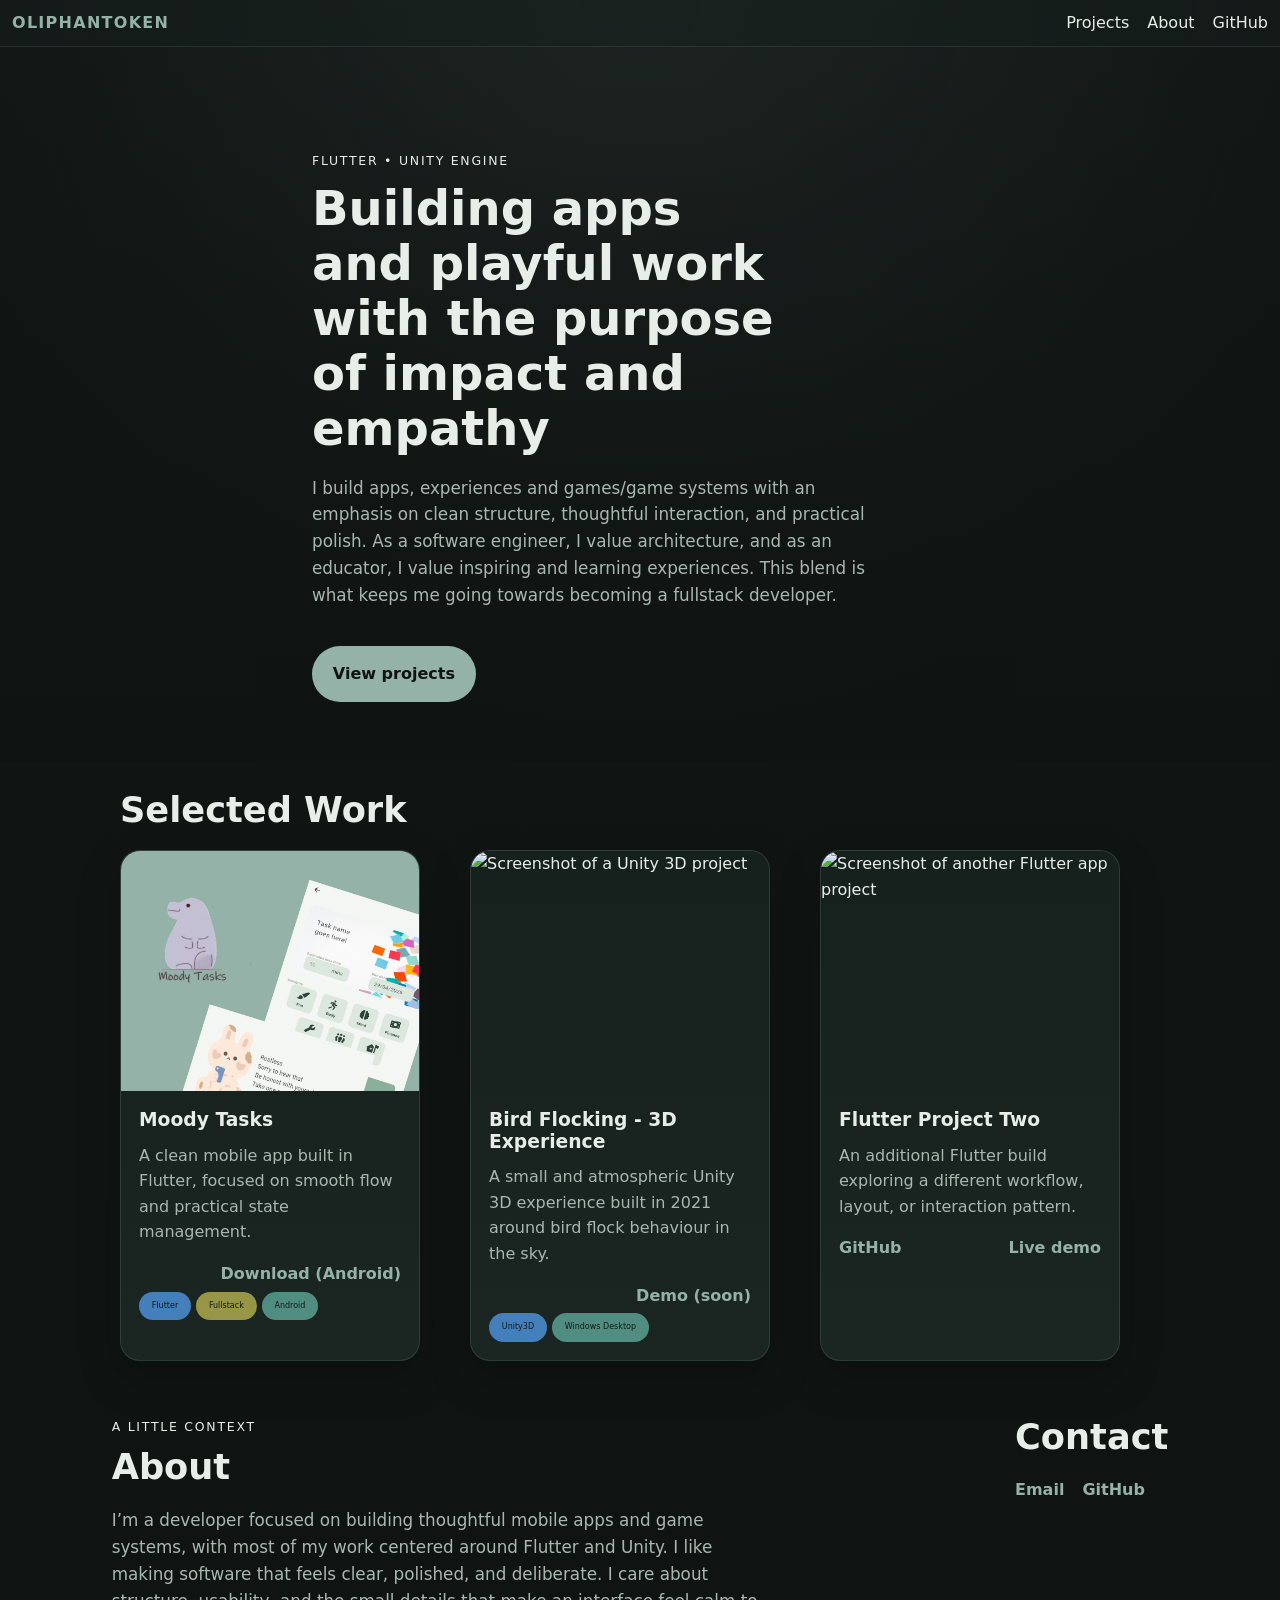
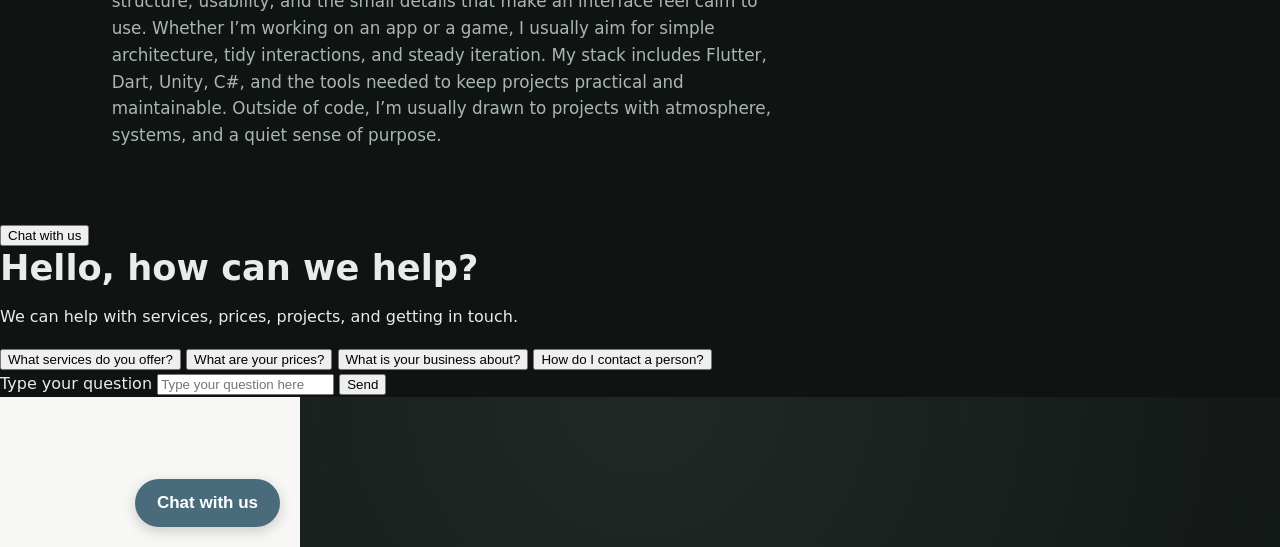
==== index.html @ 8a12ab8a "Implement customer support chat functionality Added a customer support chat feature with quick repli" ====
<!doctype html>
<html lang="en">
<head>
  <meta charset="utf-8" />
  <meta name="viewport" content="width=device-width, initial-scale=1" />
  <meta name="description" content="Portfolio of dev projects by Oliphantoken." />
  <title>o.Ó Portfolio</title>
  <link rel="stylesheet" href="style.css" />
</head>
<body>
  <a class="skip-link" href="#content">Skip to content</a>

  <header class="hero">
  <nav class="nav">
    <div class="brand">Oliphantoken</div>
    <div class="nav-links">
      <a href="#projects">Projects</a>
      <a href="#about">About</a>
      <a href="https://github.com/Oliphantoken" target="_blank" rel="noreferrer">GitHub</a>
    </div>
  </nav>

  <div class="hero-inner">
   <!-- <div class="hero-bg" aria-hidden="true"></div> -->
    <div class="hero-content">
      <p class="eyebrow">Flutter • Unity Engine</p>
      <h1>Building apps and playful work with the purpose of impact and empathy</h1>
      <p class="lede">
        I build apps, experiences and games/game systems with an emphasis on clean structure,
        thoughtful interaction, and practical polish. As a software engineer, I value architecture,
        and as an educator, I value inspiring and learning experiences. This blend is what
        keeps me going towards becoming a fullstack developer.
      </p>
      <a class="button" href="#projects">View projects</a>
    </div>
  </div>
</header>

<main id="content">
  <section class="section" id="projects">
    <div class="section-heading">
      <!--<p class="eyebrow">Selected work</p> -->
      <h2>Selected Work</h2>
    </div>

    <div class="project-grid">
      <article class="project-card" >
        <a href="https://github.com/Oliphantoken/moody_tasks" target="_blank" rel="noreferrer">
        <img src="assets/moody_tasks/mt_bg1.jpg" alt="Screenshot of the app Moody Tasks" />
        <div class="project-body">
          <h3>Moody Tasks</h3>
          <p>A clean mobile app built in Flutter, focused on smooth flow and practical state management.</p>
          <div class="project-links">
            <a href="assets/executable/MoodyTasks-release_05.05.2026.apk" target="_blank" rel="noreferrer">Download (Android)</a>
          </div>
          <div class="tech-tags">
            <p class="blue">Flutter</p>
            <p class="amber">Fullstack</p>
            <p class="green">Android</p>
          </div>
        </div>
        </a>
      </article>

      <article class="project-card" >
        <a href="https://github.com/Oliphantoken/unity_flocking" target="_blank" rel="noreferrer">
        <img src="assets/unity_flocking/flocking_bg.png" alt="Screenshot of a Unity 3D project" />
        <div class="project-body">
          <h3>Bird Flocking - 3D Experience</h3>
          <p>A small and atmospheric Unity 3D experience built in 2021 around bird flock behaviour in the sky.</p>
          <div class="project-links">
            <a href="" target="_blank" rel="noreferrer">Demo (soon)</a>
          </div>
          <div class="tech-tags">
            <p class="blue">Unity3D</p>
            <p class="green">Windows Desktop</p>
          </div>
        </div>
        </a>
      </article>

      <article class="project-card">
        <img src="assets/project-flutter.jpg" alt="Screenshot of another Flutter app project" />
        <div class="project-body">
          <h3>Flutter Project Two</h3>
          <p>An additional Flutter build exploring a different workflow, layout, or interaction pattern.</p>
          <div class="project-links">
            <a href="https://github.com/yourusername/flutter-project-two" target="_blank" rel="noreferrer">GitHub</a>
            <a href="" target="_blank" rel="noreferrer">Live demo</a>
          </div>
        </div>
      </article>
      
    </div>
  </section>


  <section class="contact-row">
  <section class="section" id="about">
    <div class="section-heading">
      <p class="eyebrow">A little context</p>
      <h2>About</h2>
    </div>
    <p class="about">
      I’m a developer focused on building thoughtful mobile apps and game systems, with most of my work centered around Flutter and Unity. I like making software that feels clear, polished, and deliberate.
      I care about structure, usability, and the small details that make an interface feel calm to use. Whether I’m working on an app or a game, I usually aim for simple architecture, tidy interactions, and steady iteration.
      My stack includes Flutter, Dart, Unity, C#, and the tools needed to keep projects practical and maintainable. Outside of code, I’m usually drawn to projects with atmosphere, systems, and a quiet sense of purpose.
    </p>
    <p>

    </p>
  </section>

  <section class="section" id="contact">
    <div class="section-heading">
      <h2>Contact</h2>
    </div>
    <div class="contact-row">
      <a href="mailto:Oliphantoken@gmail.com">Email</a>
      <a href="https://github.com/Oliphantoken" target="_blank" rel="noreferrer">GitHub</a>
    </div>
  </section>
  </section>

  
<div>

  <button class="chat-launcher" id="chatLauncher" aria-expanded="false" aria-controls="chatPanel">
    Chat with us
  </button>

  <section class="chat-panel" id="chatPanel" role="dialog" aria-label="Customer support chat">
    <header class="chat-header">
      <h2>Hello, how can we help?</h2>
      <p>We can help with services, prices, projects, and getting in touch.</p>
    </header>

    <div class="chat-messages" id="chatMessages" aria-live="polite"></div>

    <div class="quick-replies" id="quickReplies">
      <button data-intent="services">What services do you offer?</button>
      <button data-intent="prices">What are your prices?</button>
      <button data-intent="about">What is your business about?</button>
      <button data-intent="contact">How do I contact a person?</button>
    </div>

    <form class="chat-input" id="chatForm">
      <label for="chatInput">Type your question</label>
      <input id="chatInput" type="text" autocomplete="off" placeholder="Type your question here">
      <button type="submit">Send</button>
    </form>
  </section>

  <script>
    // EDIT THESE DETAILS FOR YOUR BUSINESS
    const BUSINESS = {
      name: "Oliphantoken",
      email: "oliphantoken@gmail.com",
      about:
        "We help individuals and small organisations with practical technology: websites, mobile apps, automation, technical support, and clear digital solutions.",
      services: [
        "Website design and improvements",
        "Mobile app development",
        "Small business digital tools and projects",
        "Game prototypes and development",
      ],
      prices: [
        "Website review or small update: from £30",
        "Landing page or portfolio website: from £150",
        "Mobile app prototype: from £300",
        "Technical support: £20 per hour",
        "Custom project: quoted after a free discovery chat"
      ]
    };

    const launcher = document.getElementById("chatLauncher");
    const panel = document.getElementById("chatPanel");
    const messages = document.getElementById("chatMessages");
    const quickReplies = document.getElementById("quickReplies");
    const form = document.getElementById("chatForm");
    const input = document.getElementById("chatInput");

    const replies = {
      services:
        `<p>We offer:</p>
         <ul>
           ${BUSINESS.services.map(service => `<li>${service}</li>`).join("")}
         </ul>
         <p>Tell us a little about your project and we can suggest the best next step.</p>`,

      prices:
        `<p>Our starting prices are:</p>
         <ul>
           ${BUSINESS.prices.map(price => `<li>${price}</li>`).join("")}
         </ul>
         <p>Final pricing depends on the size and requirements of the project.</p>`,

      about:
        `<p>${BUSINESS.about}</p>
         <p>We aim to make technology simple, useful, and accessible for every client.</p>`,

      contact:
        `<p>To speak with a real person, please email:</p>
         <p><a class="email-link" href="mailto:${BUSINESS.email}">${BUSINESS.email}</a></p>
         <p>Please include your name, project idea, and the best way to contact you.</p>`,

      fallback:
        `<p>Thanks for your message. A member of our team can help with this personally.</p>
         <p>Please email <a class="email-link" href="mailto:${BUSINESS.email}">${BUSINESS.email}</a> and include a short summary of what you need.</p>`
    };

    function addMessage(text, sender) {
      const div = document.createElement("div");
      div.className = `message ${sender}`;
      div.innerHTML = text;
      messages.appendChild(div);
      messages.scrollTop = messages.scrollHeight;
    }

    function respond(userText) {
      const text = userText.toLowerCase();

      if (text.includes("service") || text.includes("offer") || text.includes("help with")) {
        return replies.services;
      }
      if (text.includes("price") || text.includes("cost") || text.includes("charge") || text.includes("how much")) {
        return replies.prices;
      }
      if (text.includes("about") || text.includes("who are you") || text.includes("what do you do")) {
        return replies.about;
      }
      if (text.includes("email") || text.includes("contact") || text.includes("person") || text.includes("human") || text.includes("speak")) {
        return replies.contact;
      }
      return replies.fallback;
    }

    launcher.addEventListener("click", () => {
      const isOpen = panel.classList.toggle("open");
      launcher.setAttribute("aria-expanded", isOpen);
      launcher.textContent = isOpen ? "Close chat" : "Chat with us";

      if (isOpen && messages.children.length === 0) {
        addMessage(
          `<p>Welcome to ${BUSINESS.name}. How can we help you today?</p>
           <p>You can choose a topic below or type your question.</p>`,
          "bot"
        );
      }
    });

    quickReplies.addEventListener("click", event => {
      const button = event.target.closest("button");
      if (!button) return;

      const intent = button.dataset.intent;
      addMessage(button.textContent, "user");
      addMessage(replies[intent], "bot");
    });

    form.addEventListener("submit", event => {
      event.preventDefault();
      const userText = input.value.trim();
      if (!userText) return;

      addMessage(userText, "user");
      input.value = "";
      addMessage(respond(userText), "bot");
    });
  </script>

</div>
  
  <iframe
    src="assets/chat-widget.html"
    title="Customer support chat"
    style="border:0; width:70; height:200; position:absolute;"
  ></iframe>
  
</main>
</body>
</html>
---- style.css ----
:root {
  --bg: #0f1413;
  --panel: #16201d;
  --panel-2: #1b2623;
  --text: #e7eee9;
  --muted: #aab7b1;
  --accent: #95B2A9;
  --border: rgba(149, 178, 169, 0.18);
  --shadow: 0 18px 40px rgba(0, 0, 0, 0.28);
  --radius: 20px;
  --max: 1080px;
}

* {
  box-sizing: border-box;
}

html {
  scroll-behavior: smooth;
}

body {
  margin: 0;
  font-family: Inter, ui-sans-serif, system-ui, -apple-system, BlinkMacSystemFont, "Segoe UI", sans-serif;
  background:
    radial-gradient(circle at top, rgba(149, 178, 169, 0.12), transparent 35%),
    linear-gradient(180deg, #111614 0%, var(--bg) 100%);
  color: var(--text);
  line-height: 1.6;
}

a {
  color: inherit;
  text-decoration: none;
}

a:hover {
  color: var(--accent);
}

.skip-link {
  position: absolute;
  left: -999px;
  top: 12px;
  background: var(--accent);
  color: #0f1413;
  padding: 0.75rem 1rem;
  border-radius: 999px;
  z-index: 1000;
}

.skip-link:focus {
  left: 12px;
}

/* .hero {
  max-width: var(--max);
  margin: 0 auto;
  padding: 24px 20px 48px;
} */

.hero {
  width: 100%;
  min-height: 520px;
  background-image:
    linear-gradient(180deg, rgba(15, 20, 19, 0.20), rgba(15, 20, 19, 0.85)),
    url("assets/free-bg.gif");
  background-size: cover;
  background-position: center;
  background-repeat: repeat-x;
}

/* .hero-inner {
  max-width: 720px;
  padding: 72px 0 28px;
} */

.hero-inner {
  max-width: var(--max);
  margin: 0 auto;
  padding: 24px 20px 48px;
  min-height: 520px;
  display: flex;
  align-items: flex-end;
}

/* .hero-content {
  position: relative;
  z-index: 1;
  padding: 32px;
  max-width: 640px;
  } */

.hero-content {
  max-width: 640px;
  padding: 32px;
}

.hero-content h1 {
  font-size: clamp(1.2rem, 4vw, 3rem);
  max-width: 14ch;
}

/* .nav {
  display: flex;
  justify-content: space-between;
  align-items: center;
  gap: 16px;
  padding: 12px 0 28px;
} */

.nav {
  width: 100%;
  padding: 10px 12px;
  background: rgba(21, 30, 28, 0.4);
  border-bottom: 1px solid rgba(149, 178, 169, 0.14);
  display: flex;
  justify-content: space-between;
  align-items: center;
  position: relative;
}

.brand {
  font-weight: 700;
  letter-spacing: 0.08em;
  text-transform: uppercase;
  color: var(--accent);
}

.nav-links {
  display: flex;
  gap: 18px;
  flex-wrap: wrap;
}

.eyebrow {
  margin: 0 0 10px;
  color: var(--text);
  letter-spacing: 0.14em;
  text-transform: uppercase;
  font-size: 0.78rem;
}

h1, h2, h3 {
  line-height: 1.15;
  margin: 0;
}

h1 {
  font-size: clamp(2.4rem, 6vw, 4.8rem);
  margin-bottom: 18px;
}

.lede,
.about {
  max-width: 62ch;
  color: var(--muted);
  font-size: 1.05rem;
}

.button {
  display: inline-block;
  margin-top: 20px;
  padding: 0.95rem 1.3rem;
  background: var(--accent);
  color: #0f1413;
  border-radius: 999px;
  font-weight: 600;
  transition: transform 0.2s ease, opacity 0.2s ease;
}

.button:hover {
  transform: translateY(-1px);
  opacity: 0.96;
  color: #0f1413;
}

.section {
  max-width: var(--max);
  margin: 0 auto;
  padding: 28px 20px;
}

.section-heading {
  margin-bottom: 20px;
}

h2 {
  font-size: clamp(1.5rem, 3vw, 2.2rem);
}

.project-grid {
  display: grid;
  /*grid-template-columns: repeat(auto-fit, minmax(280px, 340px)); */
  grid-template-columns: repeat(auto-fit, minmax(180px, 300px));
  justify-content: left;
  gap: 50px;
}

.project-card {
  background: linear-gradient(180deg, var(--panel) 0%, var(--panel-2) 100%);
  border: 1px solid var(--border);
  border-radius: var(--radius);
  overflow: hidden;
  box-shadow: var(--shadow);
}

.project-card img {
  width: 100%;
  height: 240px;
  object-fit: cover;
  display: block;
}

.project-body {
  padding: 18px;
}

.project-body p {
  color: var(--muted);
  margin: 12px 0 0;
}

.project-links {
  display: flex;
  gap: 14px;
  flex-wrap: wrap;
  margin-top: 16px;
  justify-content: space-between;
}

.project-links a,
.contact-row a {
  color: var(--accent);
  font-weight: 600;
}

.contact-row {
  display: flex;
  gap: 18px;
  flex-wrap: wrap;
  padding-bottom: 28px;
}

.project-card,
.button,
.project-links a,
.contact-row a {
  transition: filter 0.2s ease, transform 0.2s ease, opacity 0.2s ease;
}

.project-card:hover {
  transform: scale(1.05);
}

.project-links a:hover,
.contact-row a:hover {
  opacity: 0.85;
}

:focus-visible {
  outline: 2px solid var(--accent);
  outline-offset: 3px;
  border-radius: 8px;
}

@media (max-width: 820px) {
  .project-grid {
    grid-template-columns: 1fr;
  }

  .nav {
    align-items: flex-start;
    flex-direction: column;
  }
}

.tech-tags p {
  display: inline-block;
  margin-top: 5px;
  padding: 0.5rem 0.8rem;
  color: #0f1413;
  border-radius:15px;
  font-weight: 500;
  font-size: 0.5rem;
  opacity: 0.7;
  transition: transform 0.2s ease, opacity 0.2s ease;
}

.green { background: #68baaa; }
.amber { background: #cdc757; }
.blue { background: #56a6fc; }
.pink { background: #c188a7; }

.hero-inner {
  position: relative;
  max-width: 720px;
  padding: 72px 0 28px;
  min-height: 420px;
  display: flex;
  align-items: flex-end;
}

.hero-bg {
  position: absolute;
  inset: 0;
  background-image: url("assets/project-flutter.jpg");
  background-size: cover;
  background-position: center;
  background-repeat: no-repeat;
  border-radius: var(--radius);
  overflow: hidden;
  opacity: 0.3;
  filter: saturate(0.75) contrast(0.95);
}

.hero-bg::after {
  content: "";
  position: absolute;
  inset: 0;
  background:
    linear-gradient(180deg, rgba(15, 20, 19, 0.15), rgba(15, 20, 19, 0.82)),
    linear-gradient(90deg, rgba(149, 178, 169, 0.18), transparent 60%);
}
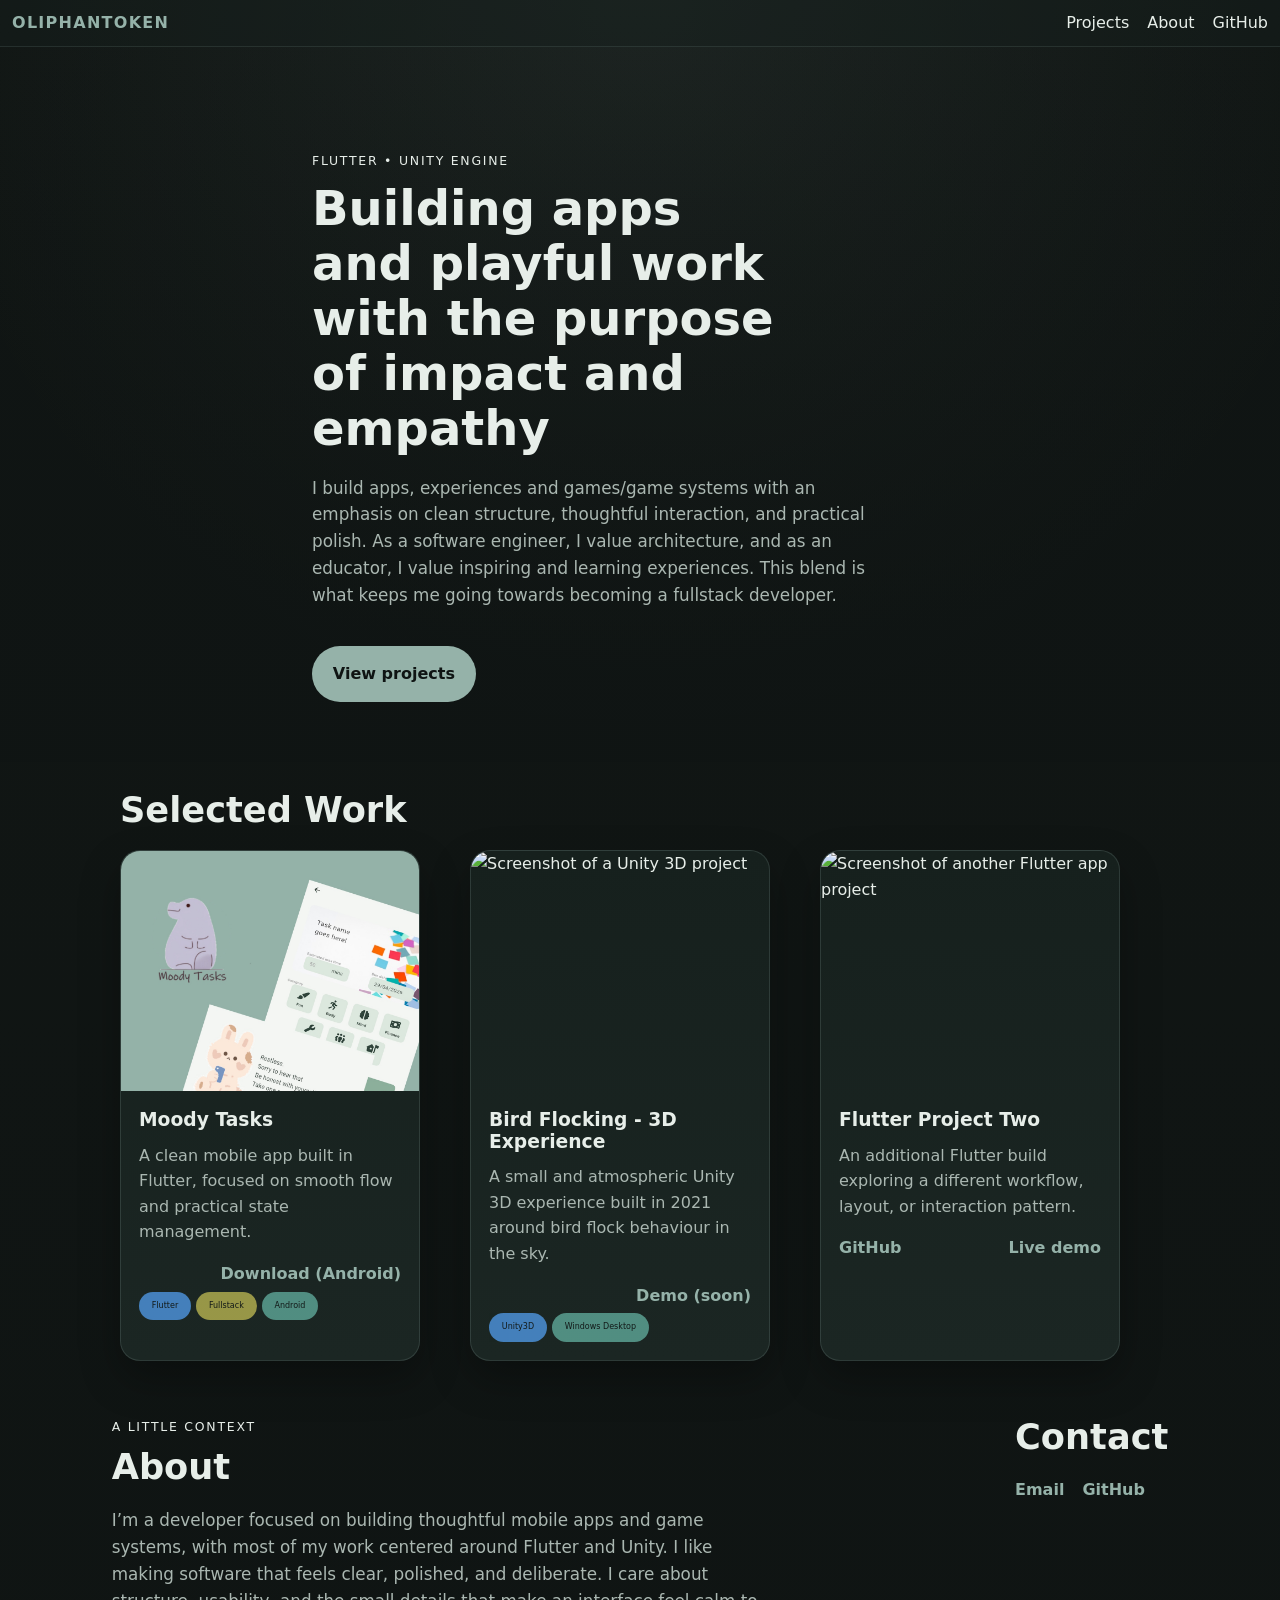
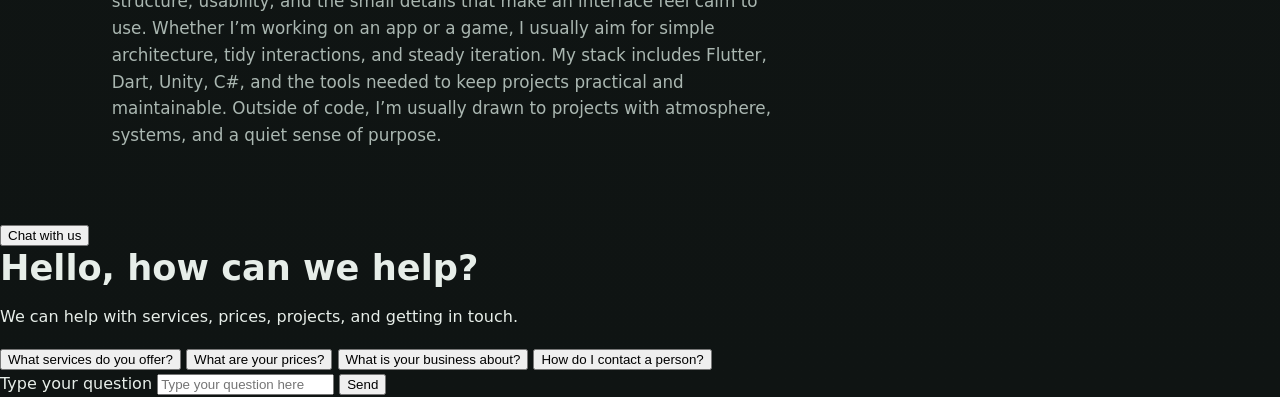
==== commit 4c19699d: "Remove customer support chat iframe Removed the customer support chat iframe from the main HTML stru" ====
--- a/index.html
+++ b/index.html
@@ -271,11 +271,7 @@
 
 </div>
   
-  <iframe
-    src="assets/chat-widget.html"
-    title="Customer support chat"
-    style="border:0; width:70; height:200; position:absolute;"
-  ></iframe>
+
   
 </main>
 </body>
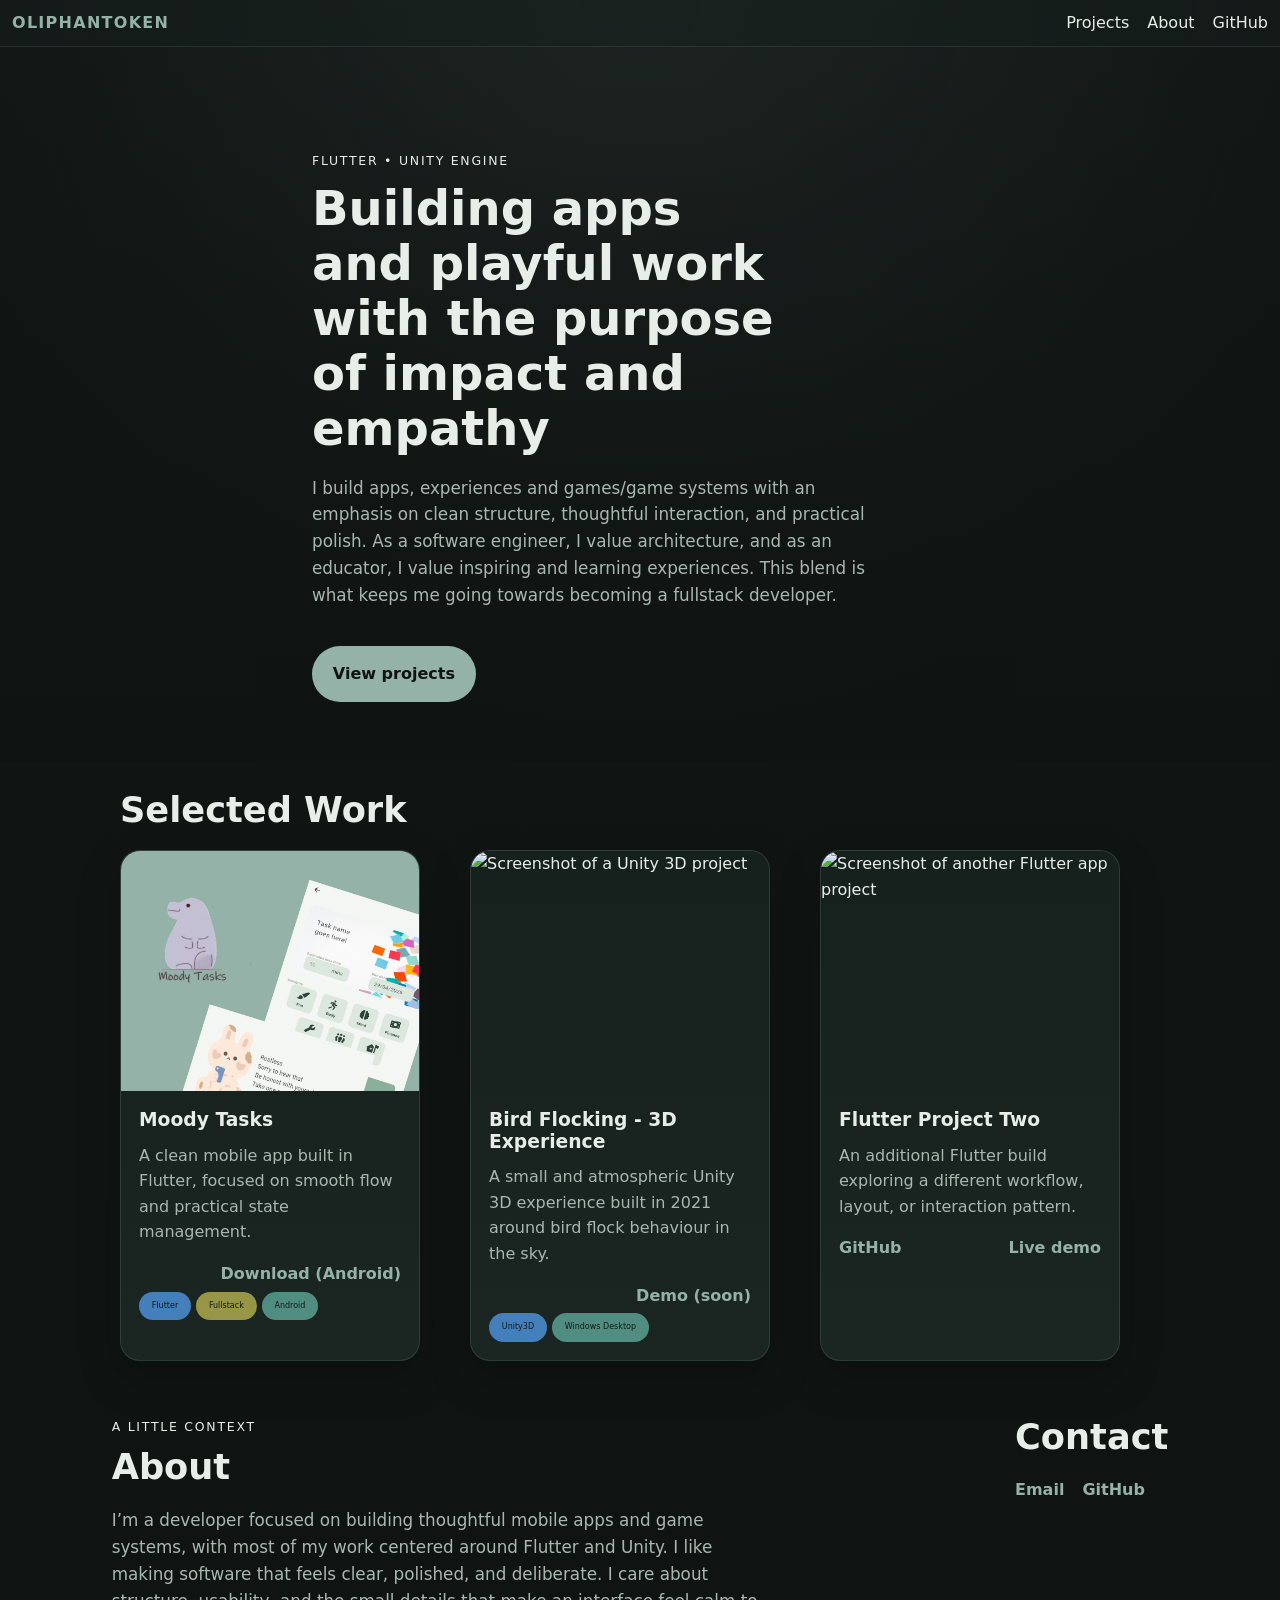
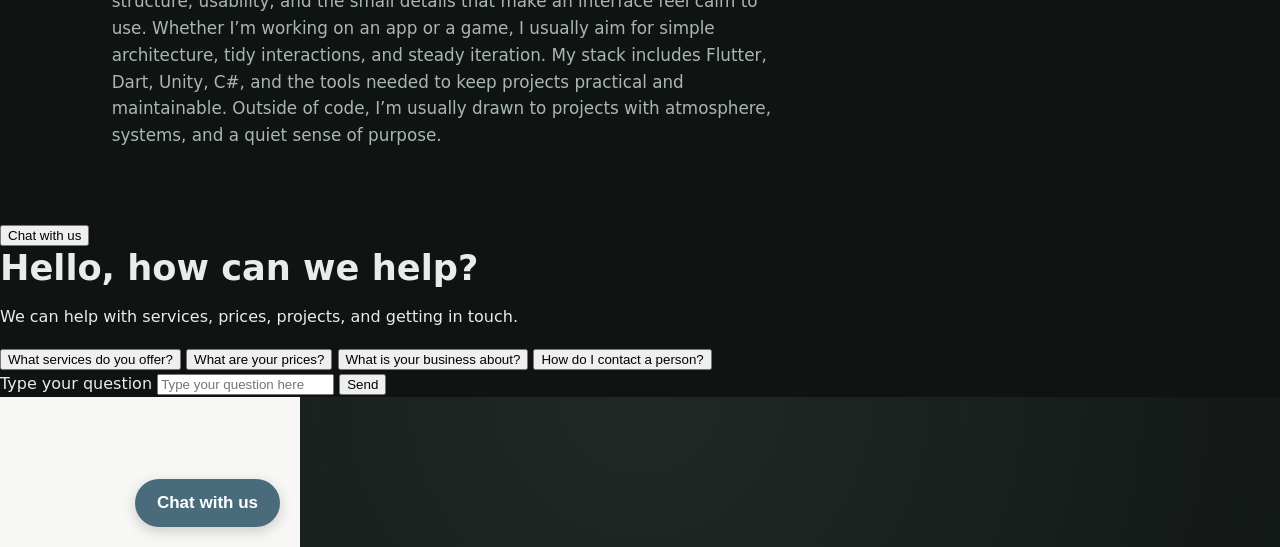
==== commit 1d14072a: "Replace chat script with iframe for chat widget Removed inline chat script and added iframe for chat" ====
--- a/index.html
+++ b/index.html
@@ -150,128 +150,12 @@
       <button type="submit">Send</button>
     </form>
   </section>
-
-  <script>
-    // EDIT THESE DETAILS FOR YOUR BUSINESS
-    const BUSINESS = {
-      name: "Oliphantoken",
-      email: "oliphantoken@gmail.com",
-      about:
-        "We help individuals and small organisations with practical technology: websites, mobile apps, automation, technical support, and clear digital solutions.",
-      services: [
-        "Website design and improvements",
-        "Mobile app development",
-        "Small business digital tools and projects",
-        "Game prototypes and development",
-      ],
-      prices: [
-        "Website review or small update: from £30",
-        "Landing page or portfolio website: from £150",
-        "Mobile app prototype: from £300",
-        "Technical support: £20 per hour",
-        "Custom project: quoted after a free discovery chat"
-      ]
-    };
-
-    const launcher = document.getElementById("chatLauncher");
-    const panel = document.getElementById("chatPanel");
-    const messages = document.getElementById("chatMessages");
-    const quickReplies = document.getElementById("quickReplies");
-    const form = document.getElementById("chatForm");
-    const input = document.getElementById("chatInput");
-
-    const replies = {
-      services:
-        `<p>We offer:</p>
-         <ul>
-           ${BUSINESS.services.map(service => `<li>${service}</li>`).join("")}
-         </ul>
-         <p>Tell us a little about your project and we can suggest the best next step.</p>`,
-
-      prices:
-        `<p>Our starting prices are:</p>
-         <ul>
-           ${BUSINESS.prices.map(price => `<li>${price}</li>`).join("")}
-         </ul>
-         <p>Final pricing depends on the size and requirements of the project.</p>`,
-
-      about:
-        `<p>${BUSINESS.about}</p>
-         <p>We aim to make technology simple, useful, and accessible for every client.</p>`,
-
-      contact:
-        `<p>To speak with a real person, please email:</p>
-         <p><a class="email-link" href="mailto:${BUSINESS.email}">${BUSINESS.email}</a></p>
-         <p>Please include your name, project idea, and the best way to contact you.</p>`,
-
-      fallback:
-        `<p>Thanks for your message. A member of our team can help with this personally.</p>
-         <p>Please email <a class="email-link" href="mailto:${BUSINESS.email}">${BUSINESS.email}</a> and include a short summary of what you need.</p>`
-    };
-
-    function addMessage(text, sender) {
-      const div = document.createElement("div");
-      div.className = `message ${sender}`;
-      div.innerHTML = text;
-      messages.appendChild(div);
-      messages.scrollTop = messages.scrollHeight;
-    }
-
-    function respond(userText) {
-      const text = userText.toLowerCase();
-
-      if (text.includes("service") || text.includes("offer") || text.includes("help with")) {
-        return replies.services;
-      }
-      if (text.includes("price") || text.includes("cost") || text.includes("charge") || text.includes("how much")) {
-        return replies.prices;
-      }
-      if (text.includes("about") || text.includes("who are you") || text.includes("what do you do")) {
-        return replies.about;
-      }
-      if (text.includes("email") || text.includes("contact") || text.includes("person") || text.includes("human") || text.includes("speak")) {
-        return replies.contact;
-      }
-      return replies.fallback;
-    }
-
-    launcher.addEventListener("click", () => {
-      const isOpen = panel.classList.toggle("open");
-      launcher.setAttribute("aria-expanded", isOpen);
-      launcher.textContent = isOpen ? "Close chat" : "Chat with us";
-
-      if (isOpen && messages.children.length === 0) {
-        addMessage(
-          `<p>Welcome to ${BUSINESS.name}. How can we help you today?</p>
-           <p>You can choose a topic below or type your question.</p>`,
-          "bot"
-        );
-      }
-    });
-
-    quickReplies.addEventListener("click", event => {
-      const button = event.target.closest("button");
-      if (!button) return;
-
-      const intent = button.dataset.intent;
-      addMessage(button.textContent, "user");
-      addMessage(replies[intent], "bot");
-    });
-
-    form.addEventListener("submit", event => {
-      event.preventDefault();
-      const userText = input.value.trim();
-      if (!userText) return;
-
-      addMessage(userText, "user");
-      input.value = "";
-      addMessage(respond(userText), "bot");
-    });
-  </script>
-
-</div>
   
-
+  <iframe
+    src="assets/chat-widget.html"
+    title="Customer support chat"
+    style="border:0; width:70; height:500; position:absolute;"
+  ></iframe>
   
 </main>
 </body>
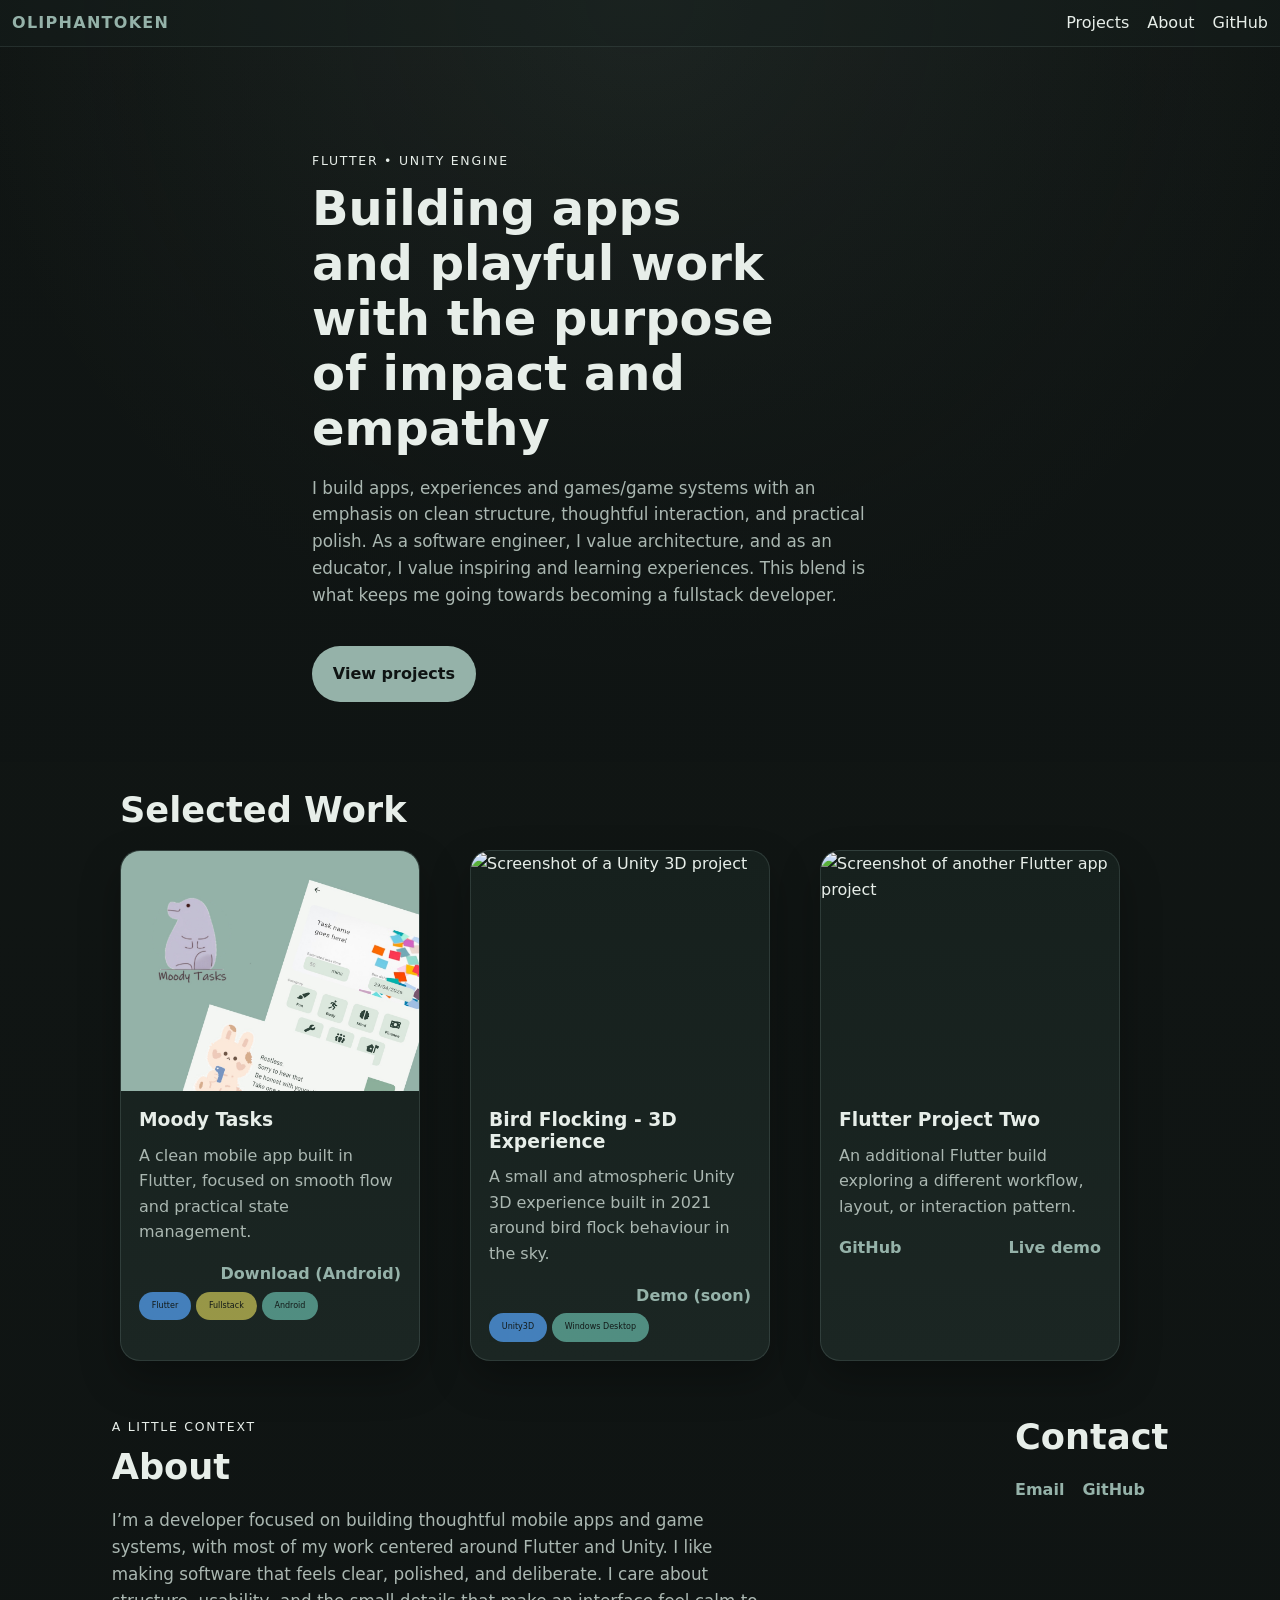
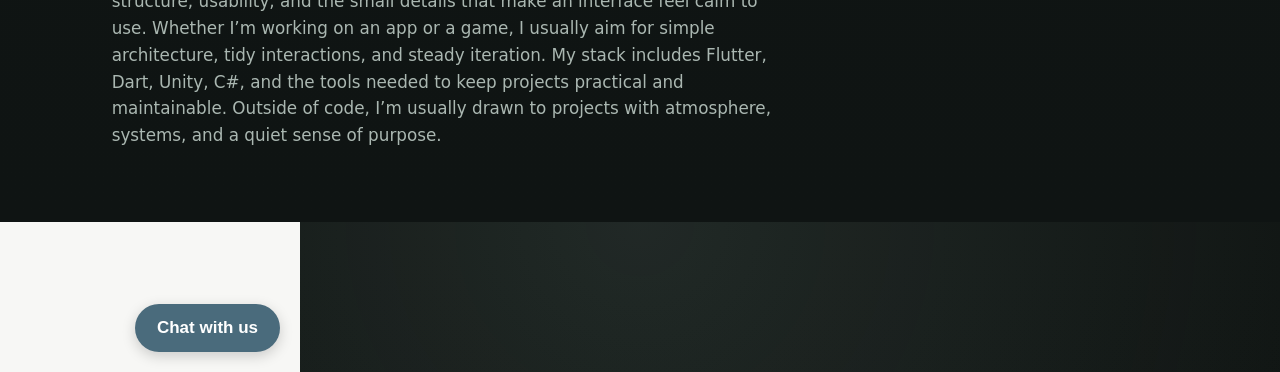
==== commit 2700d049: "Remove chat feature from index.html Removed chat section and related elements from the HTML." ====
--- a/index.html
+++ b/index.html
@@ -121,35 +121,6 @@
     </div>
   </section>
   </section>
-
-  
-<div>
-
-  <button class="chat-launcher" id="chatLauncher" aria-expanded="false" aria-controls="chatPanel">
-    Chat with us
-  </button>
-
-  <section class="chat-panel" id="chatPanel" role="dialog" aria-label="Customer support chat">
-    <header class="chat-header">
-      <h2>Hello, how can we help?</h2>
-      <p>We can help with services, prices, projects, and getting in touch.</p>
-    </header>
-
-    <div class="chat-messages" id="chatMessages" aria-live="polite"></div>
-
-    <div class="quick-replies" id="quickReplies">
-      <button data-intent="services">What services do you offer?</button>
-      <button data-intent="prices">What are your prices?</button>
-      <button data-intent="about">What is your business about?</button>
-      <button data-intent="contact">How do I contact a person?</button>
-    </div>
-
-    <form class="chat-input" id="chatForm">
-      <label for="chatInput">Type your question</label>
-      <input id="chatInput" type="text" autocomplete="off" placeholder="Type your question here">
-      <button type="submit">Send</button>
-    </form>
-  </section>
   
   <iframe
     src="assets/chat-widget.html"
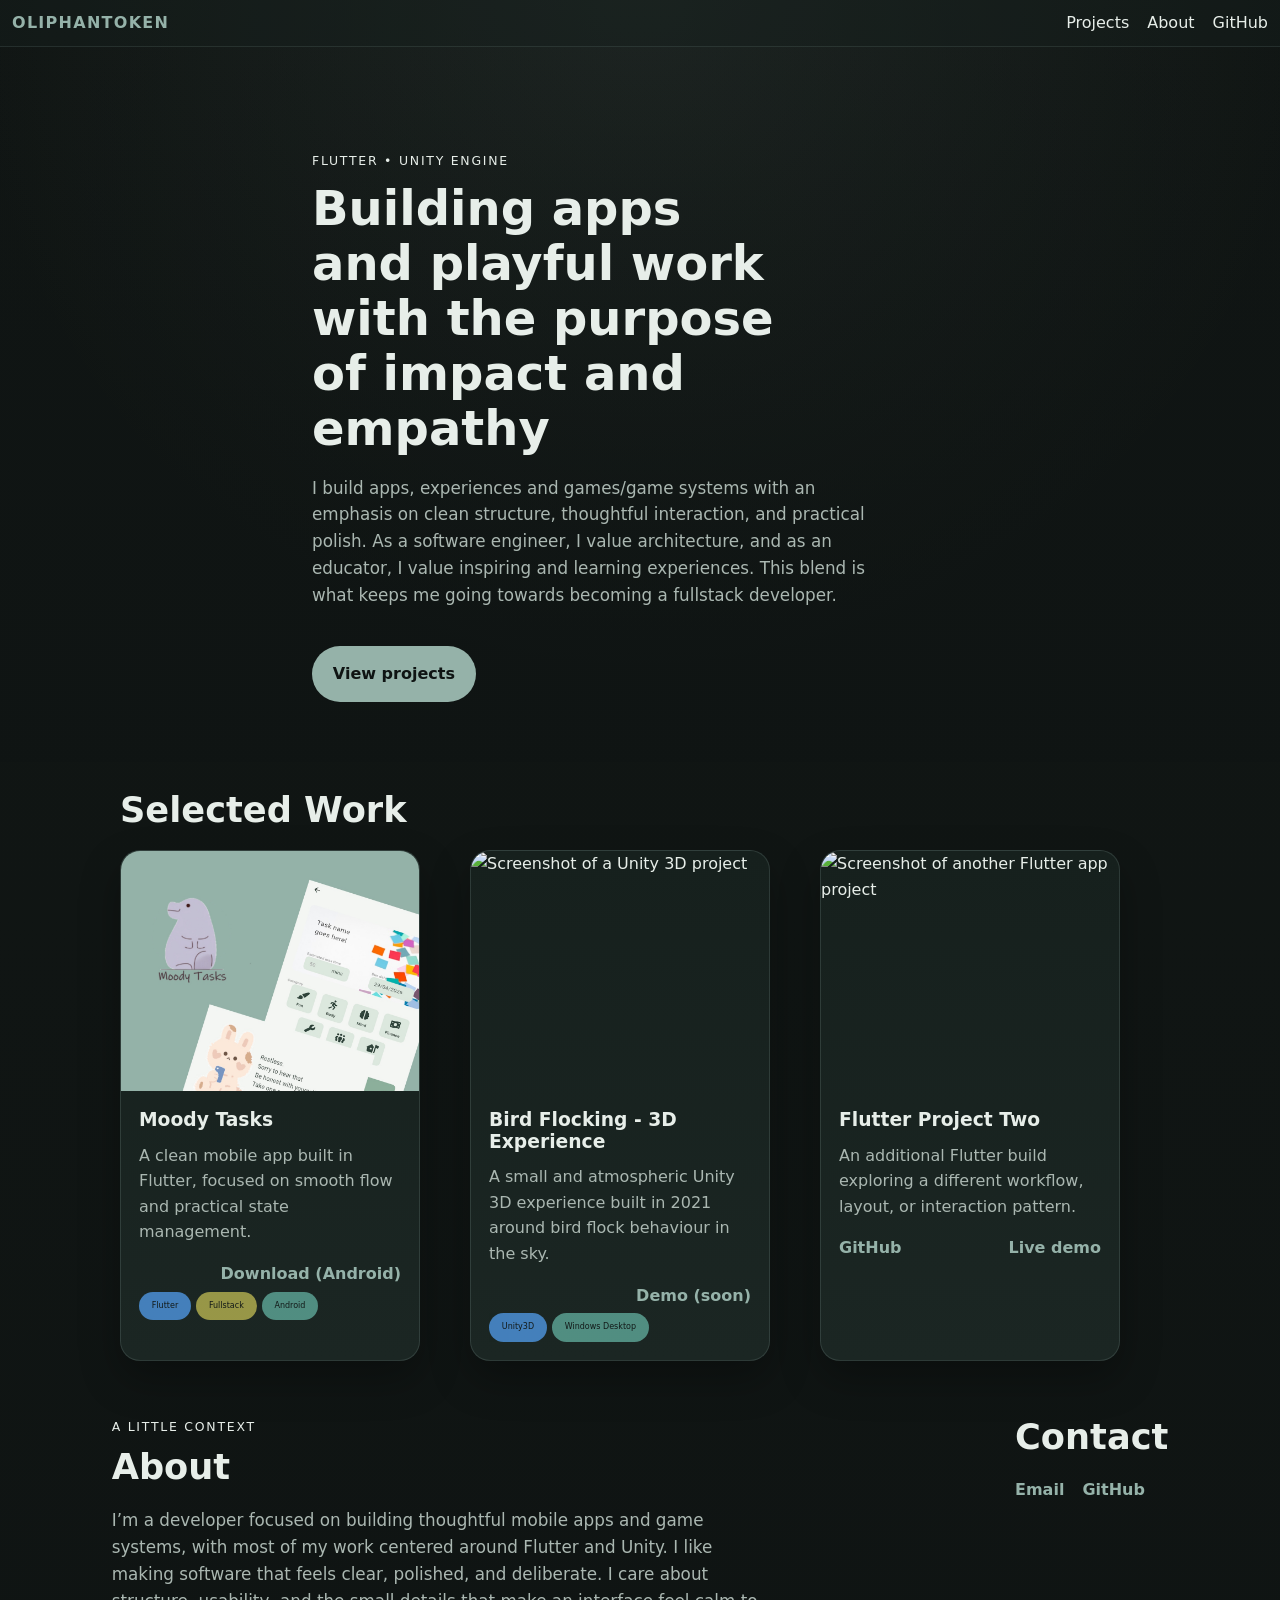
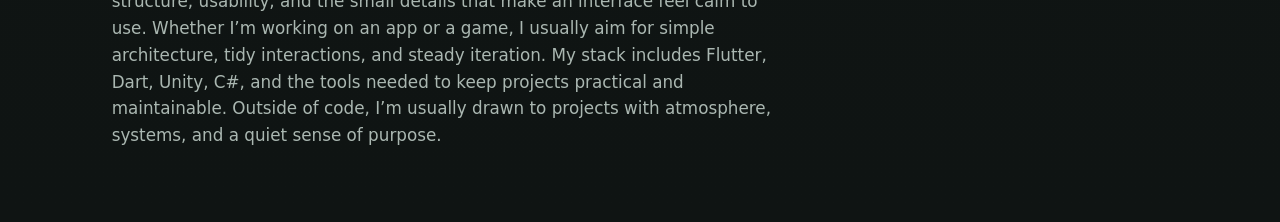
==== commit ad6d72c1: "Hide chat widget by setting dimensions to zero" ====
--- a/index.html
+++ b/index.html
@@ -125,7 +125,7 @@
   <iframe
     src="assets/chat-widget.html"
     title="Customer support chat"
-    style="border:0; width:70; height:500; position:absolute;"
+    style="border:0; width:0; height:0; position:absolute;"
   ></iframe>
   
 </main>
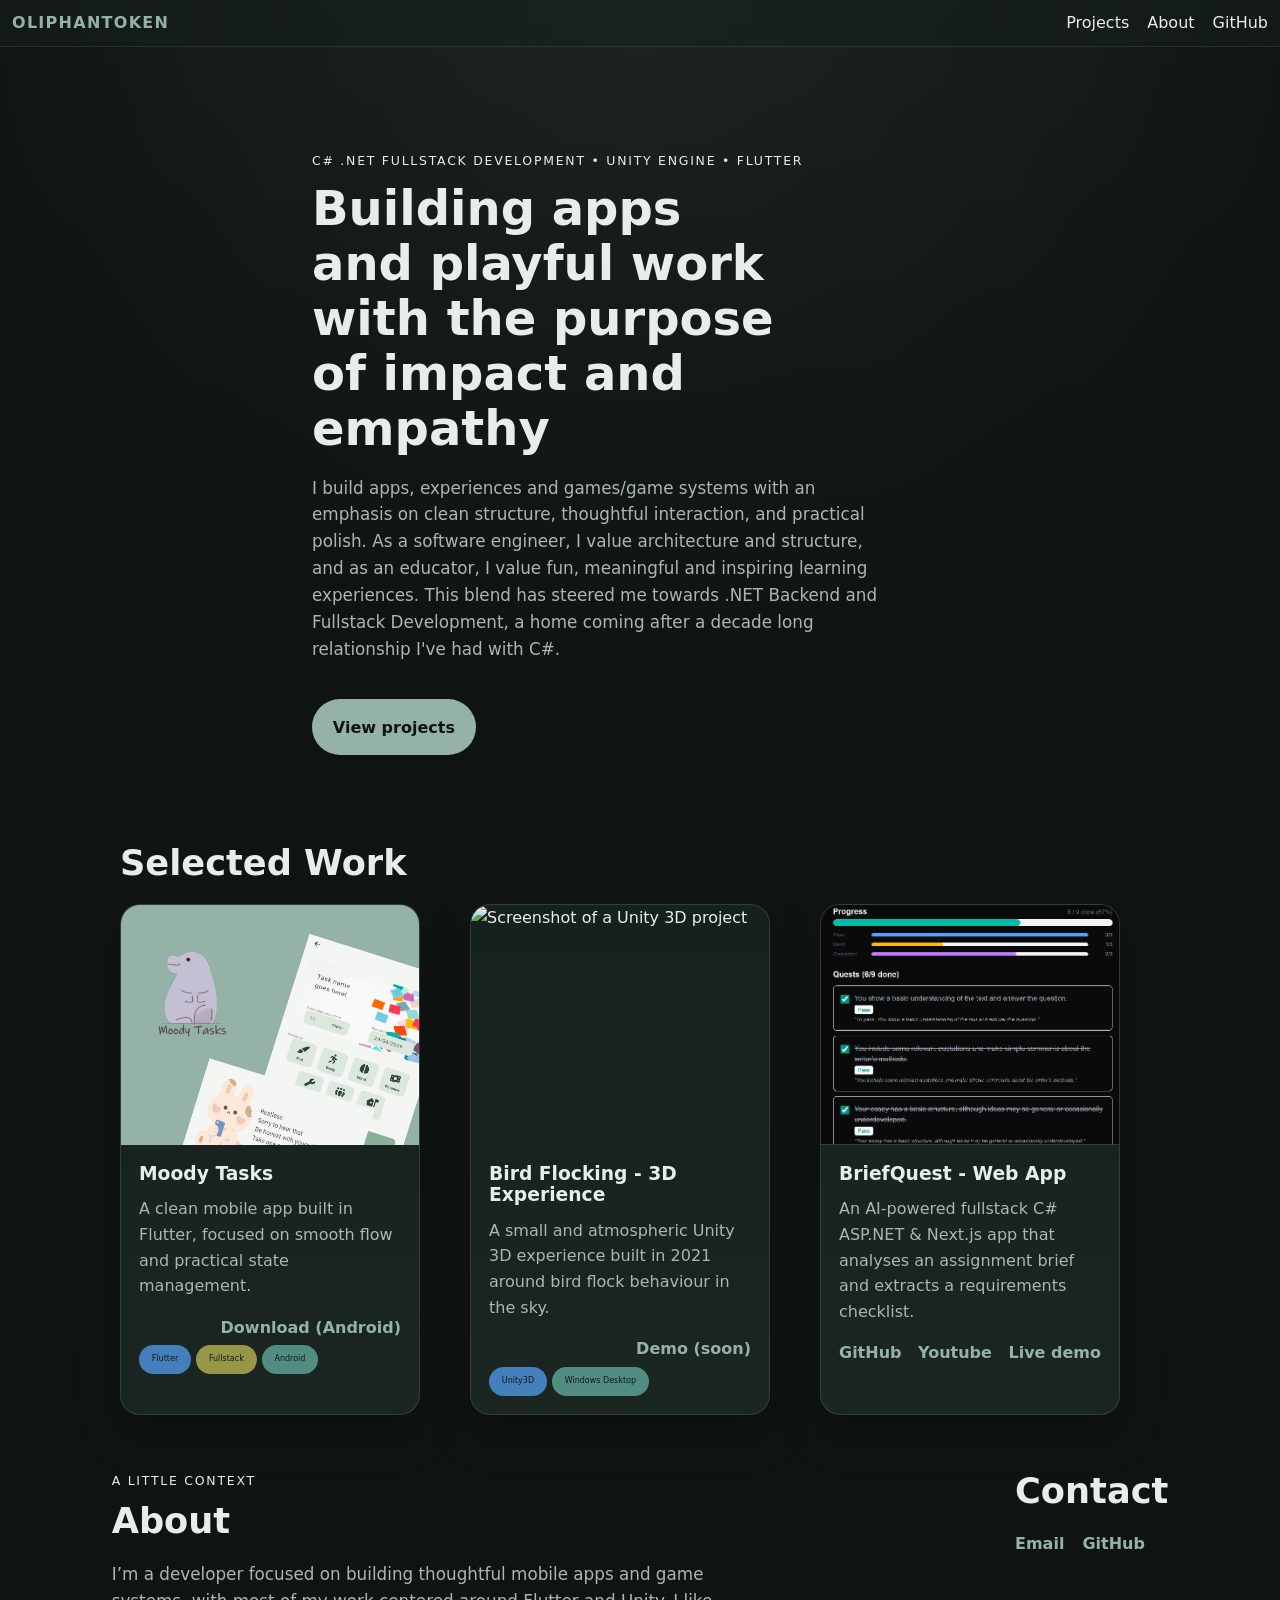
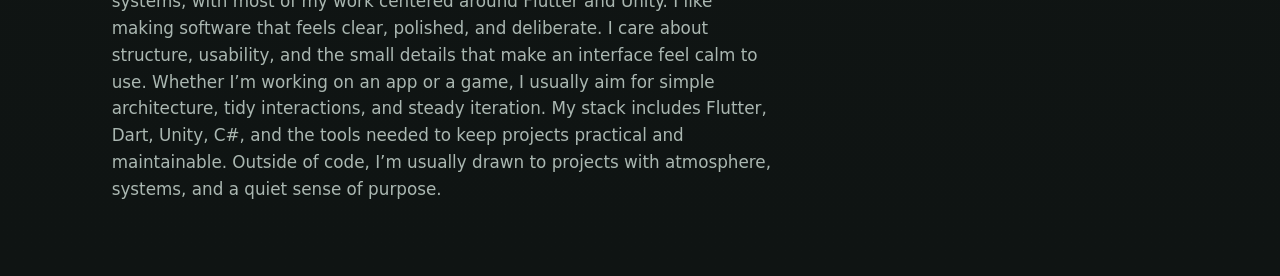
==== commit 0522c1b9: "Adding BriefQuest web app as a portfolio card" ====
--- a/index.html
+++ b/index.html
@@ -23,13 +23,13 @@
   <div class="hero-inner">
    <!-- <div class="hero-bg" aria-hidden="true"></div> -->
     <div class="hero-content">
-      <p class="eyebrow">Flutter • Unity Engine</p>
+      <p class="eyebrow">C# .NET Fullstack Development • Unity Engine • Flutter</p>
       <h1>Building apps and playful work with the purpose of impact and empathy</h1>
       <p class="lede">
         I build apps, experiences and games/game systems with an emphasis on clean structure,
-        thoughtful interaction, and practical polish. As a software engineer, I value architecture,
-        and as an educator, I value inspiring and learning experiences. This blend is what
-        keeps me going towards becoming a fullstack developer.
+        thoughtful interaction, and practical polish. As a software engineer, I value architecture and structure,
+        and as an educator, I value fun, meaningful and inspiring learning experiences. This blend has steered me towards
+        .NET Backend and Fullstack Development, a home coming after a decade long relationship I've had with C#.
       </p>
       <a class="button" href="#projects">View projects</a>
     </div>
@@ -80,13 +80,14 @@
       </article>
 
       <article class="project-card">
-        <img src="assets/project-flutter.jpg" alt="Screenshot of another Flutter app project" />
+        <img src="assets/Brief_Quests.png" alt="Screenshot of the BriefQuest web app" />
         <div class="project-body">
-          <h3>Flutter Project Two</h3>
-          <p>An additional Flutter build exploring a different workflow, layout, or interaction pattern.</p>
+          <h3>BriefQuest - Web App</h3>
+          <p>An AI-powered fullstack C# ASP.NET & Next.js app that analyses an assignment brief and extracts a requirements checklist.</p>
           <div class="project-links">
-            <a href="https://github.com/yourusername/flutter-project-two" target="_blank" rel="noreferrer">GitHub</a>
-            <a href="" target="_blank" rel="noreferrer">Live demo</a>
+            <a href="https://github.com/Oliphantoken/brief-quest" target="_blank" rel="noreferrer">GitHub</a>
+            <a href="https://youtu.be/Rft-tZwoKzY" target="_blank" rel="noreferrer">Youtube</a>
+            <a href="https://brief-quest-gamma.vercel.app/" target="_blank" rel="noreferrer">Live demo</a>
           </div>
         </div>
       </article>
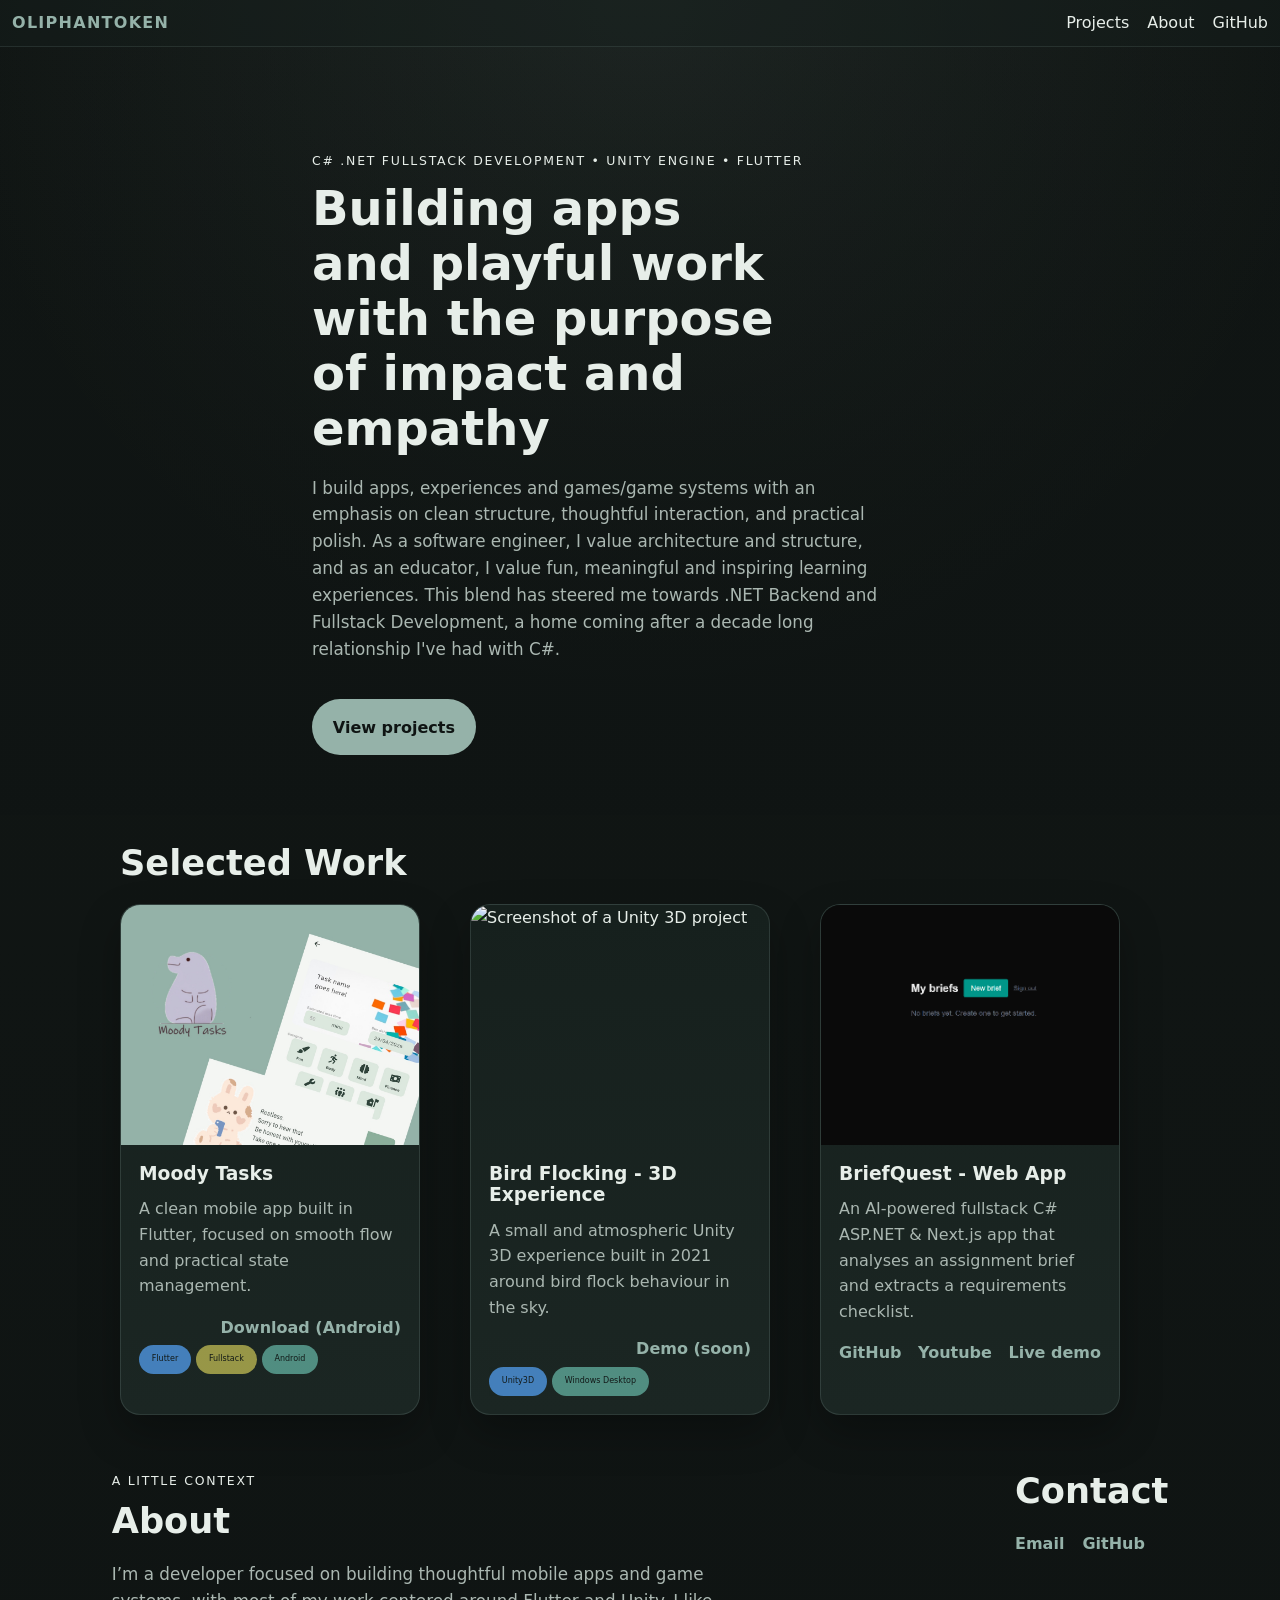
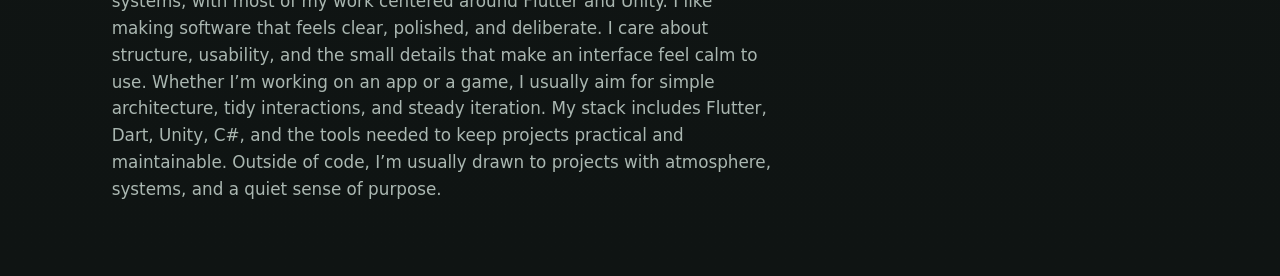
==== commit aef6efd2: "Update image source for BriefQuest project card" ====
--- a/index.html
+++ b/index.html
@@ -80,7 +80,7 @@
       </article>
 
       <article class="project-card">
-        <img src="assets/Brief_Quests.png" alt="Screenshot of the BriefQuest web app" />
+        <img src="assets/brief_quest/BriefsPage_NoBriefs.png" alt="Screenshot of the BriefQuest web app" />
         <div class="project-body">
           <h3>BriefQuest - Web App</h3>
           <p>An AI-powered fullstack C# ASP.NET & Next.js app that analyses an assignment brief and extracts a requirements checklist.</p>
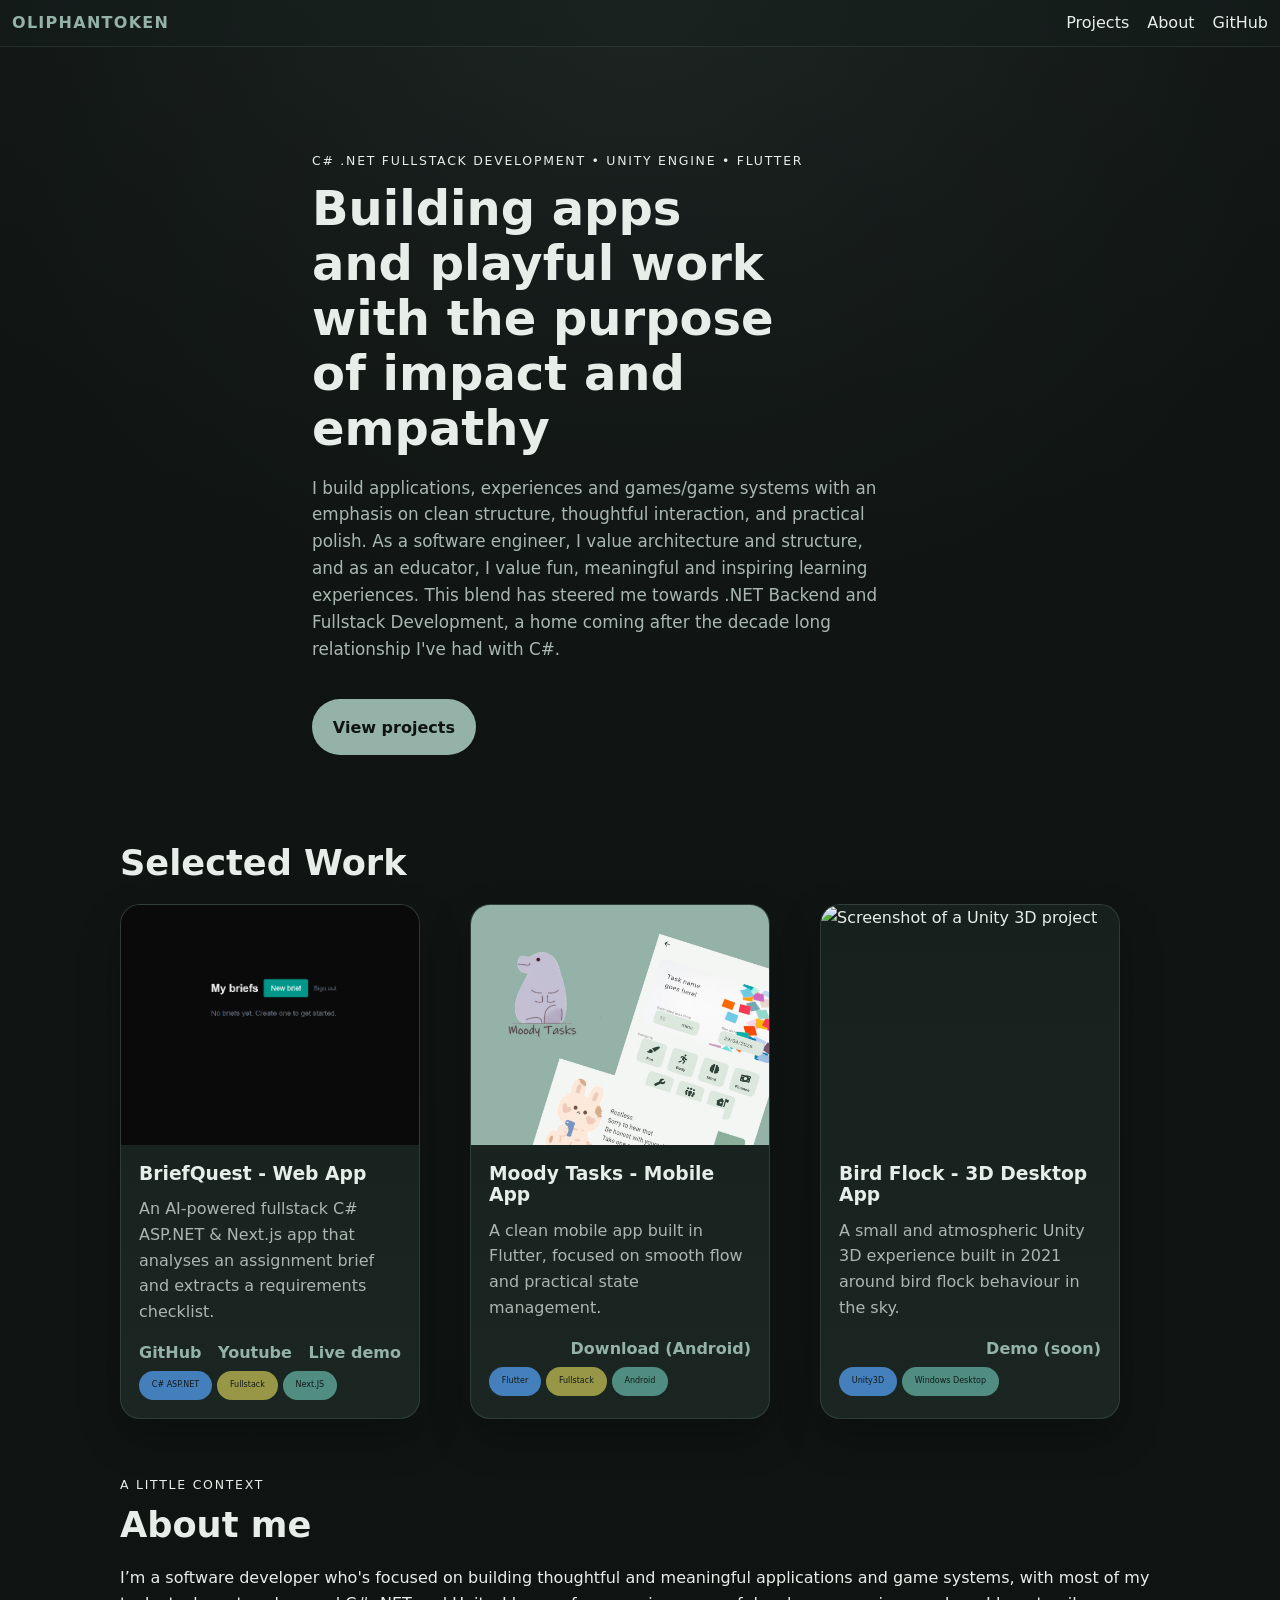
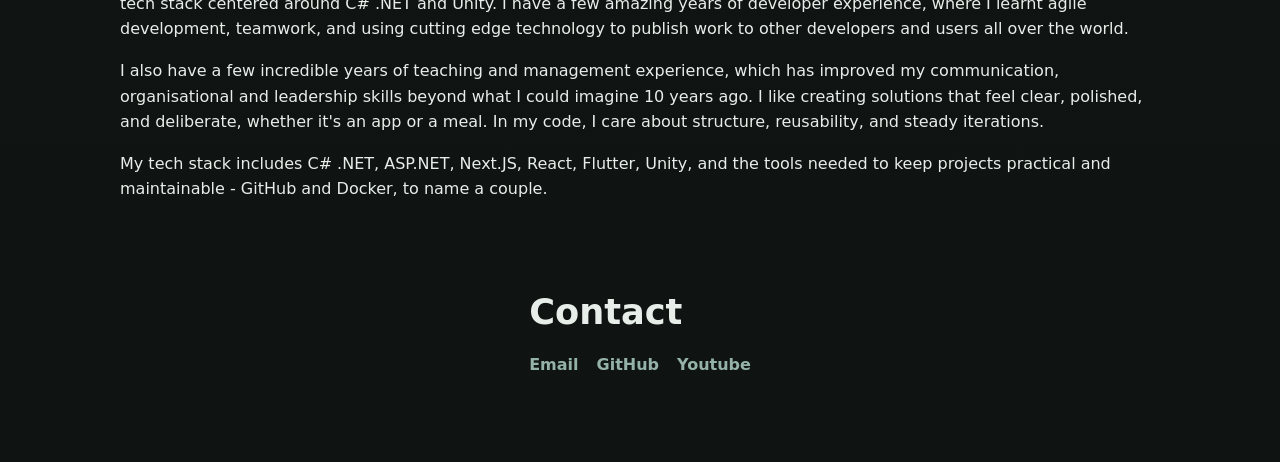
==== commit 3174380b: "Shuffling around and updating text to be more .NET focussed" ====
--- a/index.html
+++ b/index.html
@@ -26,10 +26,10 @@
       <p class="eyebrow">C# .NET Fullstack Development • Unity Engine • Flutter</p>
       <h1>Building apps and playful work with the purpose of impact and empathy</h1>
       <p class="lede">
-        I build apps, experiences and games/game systems with an emphasis on clean structure,
+        I build applications, experiences and games/game systems with an emphasis on clean structure,
         thoughtful interaction, and practical polish. As a software engineer, I value architecture and structure,
         and as an educator, I value fun, meaningful and inspiring learning experiences. This blend has steered me towards
-        .NET Backend and Fullstack Development, a home coming after a decade long relationship I've had with C#.
+        .NET Backend and Fullstack Development, a home coming after the decade long relationship I've had with C#.
       </p>
       <a class="button" href="#projects">View projects</a>
     </div>
@@ -44,11 +44,30 @@
     </div>
 
     <div class="project-grid">
+
+      <article class="project-card">
+        <img src="assets/brief_quest/BriefsPage_NoBriefs.png" alt="Screenshot of the BriefQuest web app" />
+        <div class="project-body">
+          <h3>BriefQuest - Web App</h3>
+          <p>An AI-powered fullstack C# ASP.NET & Next.js app that analyses an assignment brief and extracts a requirements checklist.</p>
+          <div class="project-links">
+            <a href="https://github.com/Oliphantoken/brief-quest" target="_blank" rel="noreferrer">GitHub</a>
+            <a href="https://youtu.be/Rft-tZwoKzY" target="_blank" rel="noreferrer">Youtube</a>
+            <a href="https://brief-quest-gamma.vercel.app/" target="_blank" rel="noreferrer">Live demo</a>
+          </div>
+          <div class="tech-tags">
+            <p class="blue">C# ASP.NET</p>
+            <p class="amber">Fullstack</p>
+            <p class="green">Next.JS</p>
+          </div>
+        </div>
+      </article>
+
       <article class="project-card" >
         <a href="https://github.com/Oliphantoken/moody_tasks" target="_blank" rel="noreferrer">
         <img src="assets/moody_tasks/mt_bg1.jpg" alt="Screenshot of the app Moody Tasks" />
         <div class="project-body">
-          <h3>Moody Tasks</h3>
+          <h3>Moody Tasks - Mobile App</h3>
           <p>A clean mobile app built in Flutter, focused on smooth flow and practical state management.</p>
           <div class="project-links">
             <a href="assets/executable/MoodyTasks-release_05.05.2026.apk" target="_blank" rel="noreferrer">Download (Android)</a>
@@ -66,7 +85,7 @@
         <a href="https://github.com/Oliphantoken/unity_flocking" target="_blank" rel="noreferrer">
         <img src="assets/unity_flocking/flocking_bg.png" alt="Screenshot of a Unity 3D project" />
         <div class="project-body">
-          <h3>Bird Flocking - 3D Experience</h3>
+          <h3>Bird Flock - 3D Desktop App</h3>
           <p>A small and atmospheric Unity 3D experience built in 2021 around bird flock behaviour in the sky.</p>
           <div class="project-links">
             <a href="" target="_blank" rel="noreferrer">Demo (soon)</a>
@@ -78,19 +97,6 @@
         </div>
         </a>
       </article>
-
-      <article class="project-card">
-        <img src="assets/brief_quest/BriefsPage_NoBriefs.png" alt="Screenshot of the BriefQuest web app" />
-        <div class="project-body">
-          <h3>BriefQuest - Web App</h3>
-          <p>An AI-powered fullstack C# ASP.NET & Next.js app that analyses an assignment brief and extracts a requirements checklist.</p>
-          <div class="project-links">
-            <a href="https://github.com/Oliphantoken/brief-quest" target="_blank" rel="noreferrer">GitHub</a>
-            <a href="https://youtu.be/Rft-tZwoKzY" target="_blank" rel="noreferrer">Youtube</a>
-            <a href="https://brief-quest-gamma.vercel.app/" target="_blank" rel="noreferrer">Live demo</a>
-          </div>
-        </div>
-      </article>
       
     </div>
   </section>
@@ -98,14 +104,24 @@
 
   <section class="contact-row">
   <section class="section" id="about">
+    
     <div class="section-heading">
       <p class="eyebrow">A little context</p>
-      <h2>About</h2>
+      <h2>About me</h2>
     </div>
-    <p class="about">
-      I’m a developer focused on building thoughtful mobile apps and game systems, with most of my work centered around Flutter and Unity. I like making software that feels clear, polished, and deliberate.
-      I care about structure, usability, and the small details that make an interface feel calm to use. Whether I’m working on an app or a game, I usually aim for simple architecture, tidy interactions, and steady iteration.
-      My stack includes Flutter, Dart, Unity, C#, and the tools needed to keep projects practical and maintainable. Outside of code, I’m usually drawn to projects with atmosphere, systems, and a quiet sense of purpose.
+
+    <p>
+      I’m a software developer who's focused on building thoughtful and meaningful applications and game systems, with most of my tech stack centered around C# .NET and Unity.
+      I have a few amazing years of developer experience, where I learnt agile development, teamwork, and using cutting edge technology to publish work to other developers and users all over the world.
+    </p>
+
+    <p> 
+      I also have a few incredible years of teaching and management experience, which has improved my communication, organisational and leadership skills beyond what I could imagine 10 years ago.
+      I like creating solutions that feel clear, polished, and deliberate, whether it's an app or a meal. In my code, I care about structure, reusability, and steady iterations.
+    </p>
+    
+    <p>
+      My tech stack includes C# .NET, ASP.NET, Next.JS, React, Flutter, Unity, and the tools needed to keep projects practical and maintainable - GitHub and Docker, to name a couple.
     </p>
     <p>
 
@@ -119,6 +135,7 @@
     <div class="contact-row">
       <a href="mailto:Oliphantoken@gmail.com">Email</a>
       <a href="https://github.com/Oliphantoken" target="_blank" rel="noreferrer">GitHub</a>
+      <a href="https://www.youtube.com/@Oliphantoken" target="_blank" rel="noreferrer">Youtube</a>
     </div>
   </section>
   </section>
